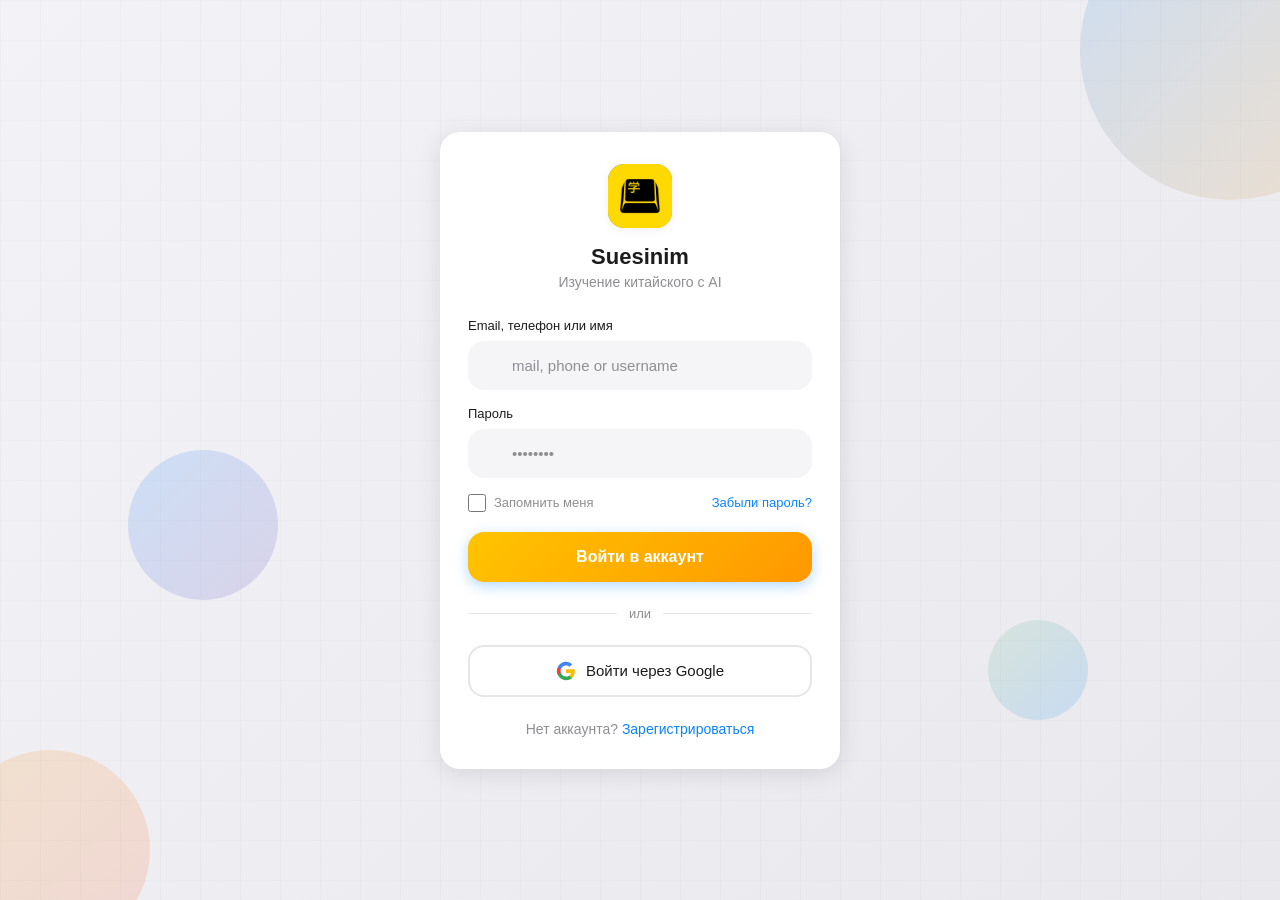
==== docs/achievements.html @ 359d2338 "Add files via upload" ====
<!DOCTYPE html>
<html lang="ru">
<head>
    <meta charset="UTF-8">
    <meta name="viewport" content="width=device-width, initial-scale=1.0, maximum-scale=1.0, user-scalable=no, viewport-fit=cover">
    <title>Достижения — AI Chinese</title>
    <style>
        /* === ТВОИ СТИЛИ (БЕЗ ИЗМЕНЕНИЙ) === */
        :root {
            --bg-app: #FFF9EC; --bg-card: #FFFFFF; --bg-gray-light: #F5E6C8; --bg-gray-dark: #D4A017;
            --text-main: #2C2C2E; --text-sub: #8B7355; --accent-red: #FF9500;
            --radius-xl: 20px; --radius-md: 14px; --radius-sm: 10px;
            --shadow-soft: 0 4px 20px rgba(255, 149, 0, 0.06); --shadow-hover: 0 8px 30px rgba(255, 149, 0, 0.12);
            --anim-curve: cubic-bezier(0.25, 0.8, 0.25, 1); --nav-bg: rgba(255, 255, 255, 0.85);
            --nav-border: rgba(0,0,0,0.05); --leader-item-bg: var(--bg-gray-light);
            --leader-item-current: linear-gradient(135deg, rgba(255,149,0,0.15), rgba(255,149,0,0.05));
            --stat-icon-bg: rgba(255, 149, 0, 0.1); --achievement-locked-overlay: rgba(255,255,255,0.6);
            --achievement-icon-locked: var(--bg-gray-light); --section-count-bg: var(--bg-gray-light);
        }
        [data-theme="dark"] {
            --bg-app: #1C1C1E; --bg-card: #2C2C2E; --bg-gray-light: #3A3A3C; --bg-gray-dark: #48484A;
            --text-main: #F5F5F7; --text-sub: #AEAEB2; --accent-red: #FF9F0A; --leader-item-bg: #563900;
            --shadow-soft: 0 4px 20px rgba(0, 0, 0, 0.3); --shadow-hover: 0 8px 30px rgba(0, 0, 0, 0.5);
            --nav-bg: rgba(44, 44, 46, 0.85); --nav-border: rgba(255,255,255,0.1);
            --leader-item-current: linear-gradient(135deg, rgba(255,159,10,0.2), rgba(255,159,10,0.05));
            --stat-icon-bg: rgba(255, 159, 10, 0.15); --achievement-locked-overlay: rgba(28,28,30,0.6);
        }
        * { box-sizing: border-box; margin: 0; padding: 0; -webkit-tap-highlight-color: transparent; font-family: PTSans-Regular, -apple-system, BlinkMacSystemFont, "SF Pro Text", "Segoe UI", Roboto, sans-serif; }
        body { background-color: var(--bg-app); color: var(--text-main); min-height: 100vh; display: flex; flex-direction: column; overflow-y: auto; max-width: 414px; margin: 0 auto; border-left: 1px solid var(--nav-border); border-right: 1px solid var(--nav-border); padding-bottom: 80px; transition: 0.3s; }
        
        header { background: var(--bg-app); padding: 16px; padding-top: max(16px, env(safe-area-inset-top)); z-index: 20; display: flex; align-items: center; justify-content: space-between; }
        .page-title { font-size: 20px; font-weight: 700; }

        .leaderboard-card { background: var(--bg-card); border-radius: var(--radius-xl); padding: 20px 16px; margin: 16px; box-shadow: var(--shadow-soft); animation: slideUp 0.4s var(--anim-curve); }
        .leaderboard-title { font-size: 16px; font-weight: 700; margin-bottom: 16px; display: flex; align-items: center; gap: 8px; }
        .leaderboard-title svg { width: 20px; height: 20px; fill: var(--accent-red); }
        .leaderboard-list { display: flex; flex-direction: column; gap: 8px; }
        
        .leader-item { display: flex; align-items: center; padding: 12px 14px; border-radius: var(--radius-md); background: var(--leader-item-bg); transition: transform 0.2s; }
        .leader-item:active { transform: scale(0.98); }
        .leader-item.current-user { background: var(--leader-item-current); border: 2px solid var(--accent-red); }
        
        .rank { width: 28px; height: 28px; border-radius: 50%; display: flex; align-items: center; justify-content: center; font-size: 13px; font-weight: 700; margin-right: 12px; flex-shrink: 0; }
        .rank.gold { background: linear-gradient(135deg, #FFD700, #FFA500); color: #000; animation: pulse 2s infinite; }
        .rank.silver { background: linear-gradient(135deg, #C0C0C0, #A8A8A8); color: #000; }
        .rank.bronze { background: linear-gradient(135deg, #CD7F32, #B87333); color: #fff; }
        .rank.default { background: var(--bg-gray-dark); color: white; }

        .leader-avatar { width: 40px; height: 40px; border-radius: 50%; background: linear-gradient(135deg, var(--accent-red), #FFB74D); display: flex; align-items: center; justify-content: center; margin-right: 12px; flex-shrink: 0; }
        .leader-avatar svg { width: 20px; height: 20px; fill: white; }
        .leader-avatar.current { background: linear-gradient(135deg, #667eea, #764ba2); }
        .leader-info { flex: 1; min-width: 0; }
        .leader-name { font-size: 14px; font-weight: 600; white-space: nowrap; overflow: hidden; text-overflow: ellipsis; }
        .leader-meta { font-size: 11px; color: var(--text-sub); margin-top: 2px; }
        .leader-score { font-size: 15px; font-weight: 700; color: var(--accent-red); margin-left: auto; flex-shrink: 0; }
        .leader-item.current-user .leader-score { color: var(--text-main); }

        .stats-section { margin: 0 16px 20px; animation: slideUp 0.4s var(--anim-curve); }
        .stats-grid { display: grid; grid-template-columns: repeat(3, 1fr); gap: 12px; }
        .stat-card { background: var(--bg-card); border-radius: var(--radius-md); padding: 16px; text-align: center; box-shadow: var(--shadow-soft); }
        .stat-icon { width: 32px; height: 32px; margin: 0 auto 8px; display: flex; align-items: center; justify-content: center; background: var(--stat-icon-bg); border-radius: 10px; }
        .stat-icon svg { width: 18px; height: 18px; fill: var(--accent-red); }
        .stat-value { font-size: 20px; font-weight: 700; color: var(--text-main); margin-bottom: 2px; }
        .stat-label { font-size: 11px; color: var(--text-sub); font-weight: 500; }

        .achievements-section { margin: 0 16px 20px; animation: slideUp 0.4s var(--anim-curve); }
        .section-header { display: flex; align-items: center; justify-content: space-between; margin-bottom: 12px; }
        .section-title { font-size: 16px; font-weight: 700; }
        .section-count { font-size: 12px; color: var(--text-sub); background: var(--section-count-bg); padding: 4px 10px; border-radius: 10px; }
        .achievements-grid { display: grid; grid-template-columns: repeat(2, 1fr); gap: 12px; }
        
        .achievement-card { background: var(--bg-card); border-radius: var(--radius-md); padding: 14px; box-shadow: var(--shadow-soft); display: flex; flex-direction: column; align-items: center; text-align: center; position: relative; overflow: hidden; transition: 0.2s; }
        .achievement-card.unlocked:hover { transform: translateY(-2px); box-shadow: var(--shadow-hover); }
        .achievement-card.locked { opacity: 0.7; filter: grayscale(0.3); }
        .achievement-card.locked::after { content: ''; position: absolute; top: 0; left: 0; right: 0; bottom: 0; background: var(--achievement-locked-overlay); z-index: 1; }
        
        .achievement-icon { width: 48px; height: 48px; border-radius: 14px; display: flex; align-items: center; justify-content: center; margin-bottom: 10px; position: relative; z-index: 2; }
        .achievement-card.unlocked .achievement-icon { background: linear-gradient(135deg, var(--accent-red), #FFB74D); }
        .achievement-card.locked .achievement-icon { background: var(--achievement-icon-locked); }
        .achievement-icon svg { width: 24px; height: 24px; fill: white; }
        .achievement-card.locked .achievement-icon svg { fill: var(--text-sub); }
        
        .achievement-lock { position: absolute; top: 8px; right: 8px; width: 20px; height: 20px; background: var(--bg-gray-dark); border-radius: 50%; display: flex; align-items: center; justify-content: center; z-index: 3; }
        .achievement-lock svg { width: 12px; height: 12px; fill: white; }
        
        .achievement-name { font-size: 13px; font-weight: 600; margin-bottom: 4px; position: relative; z-index: 2; }
        .achievement-desc { font-size: 10px; color: var(--text-sub); position: relative; z-index: 2; }
        .achievement-progress { width: 100%; height: 4px; background: var(--bg-gray-light); border-radius: 2px; margin-top: 10px; overflow: hidden; position: relative; z-index: 2; }
        .achievement-progress-bar { height: 100%; background: var(--accent-red); border-radius: 2px; transition: width 0.5s; }

        .bottom-nav { position: fixed; bottom: 0; left: 50%; transform: translateX(-50%); width: 100%; max-width: 414px; background: var(--nav-bg); backdrop-filter: blur(20px); display: flex; justify-content: space-around; padding: 12px 0; border-top: 1px solid var(--nav-border); z-index: 100; }
        .nav-item { display: flex; flex-direction: column; align-items: center; text-decoration: none; color: var(--text-sub); font-size: 11px; font-weight: 500; gap: 6px; flex: 1; padding: 4px 0; }
        .nav-item.active { color: var(--text-main); }
        .nav-icon { width: 24px; height: 24px; fill: currentColor; }
        .nav-item:active .nav-icon { transform: scale(0.9); }

        @keyframes slideUp { from { opacity: 0; transform: translateY(20px); } to { opacity: 1; transform: translateY(0); } }
        @keyframes pulse { 0%, 100% { transform: scale(1); } 50% { transform: scale(1.05); } }
    </style>
</head>
<body>

    <header><h1 class="page-title">Достижения</h1></header>

    <main>
        <!-- Leaderboard -->
        <section class="leaderboard-card">
            <div class="leaderboard-title">
                <svg viewBox="0 0 24 24"><path d="M12 2L15.09 8.26L22 9.27L17 14.14L18.18 21.02L12 17.77L5.82 21.02L7 14.14L2 9.27L8.91 8.26L12 2Z"/></svg>
                Топ учеников недели
            </div>
            <div class="leaderboard-list" id="leaderboardList"></div>
        </section>

        <!-- Stats -->
        <section class="stats-section">
            <div class="stats-grid">
                <div class="stat-card">
                    <div class="stat-icon"><svg viewBox="0 0 24 24"><path d="M12 2C6.48 2 2 6.48 2 12s4.48 10 10 10 10-4.48 10-10S17.52 2 12 2zm-2 15l-5-5 1.41-1.41L10 14.17l7.59-7.59L19 8l-9 9z"/></svg></div>
                    <div class="stat-value" id="streakCount">0</div>
                    <div class="stat-label">Дней подряд</div>
                </div>
                <div class="stat-card">
                    <div class="stat-icon"><svg viewBox="0 0 24 24"><path d="M19 3h-4.18C14.4 1.84 13.3 1 12 1c-1.3 0-2.4.84-2.82 2H5c-1.1 0-2 .9-2 2v14c0 1.1.9 2 2 2h14c1.1 0 2-.9 2-2V5c0-1.1-.9-2-2-2zm-7 0c.55 0 1 .45 1 1s-.45 1-1 1-1-.45-1-1 .45-1 1-1zm2 14H7v-2h7v2zm3-4H7v-2h10v2zm0-4H7V7h10v2z"/></svg></div>
                    <div class="stat-value" id="wordsCount">0</div>
                    <div class="stat-label">Слов выучено</div>
                </div>
                <div class="stat-card">
                    <div class="stat-icon"><svg viewBox="0 0 24 24"><path d="M12 17.27L18.18 21l-1.64-7.03L22 9.24l-7.19-.61L12 2 9.19 8.63 2 9.24l5.46 4.73L5.82 21z"/></svg></div>
                    <div class="stat-value" id="xpCount">0</div>
                    <div class="stat-label">XP очков</div>
                </div>
            </div>
        </section>

        <!-- Achievements -->
        <section class="achievements-section">
            <div class="section-header">
                <h2 class="section-title">Ваши достижения</h2>
                <span class="section-count"><span id="unlockedCount">0</span>/6</span>
            </div>
            <div class="achievements-grid" id="achievementsGrid"></div>
        </section>
    </main>

    <!-- Bottom Navigation -->
    <nav class="bottom-nav">
        <a href="achievements.html" class="nav-item active" id='achievementsBtn'>
            <svg class="nav-icon" viewBox="0 0 24 24" fill="currentColor">
                <path d="M12 2L15.09 8.26L22 9.27L17 14.14L18.18 21.02L12 17.77L5.82 21.02L7 14.14L2 9.27L8.91 8.26L12 2Z"/>
            </svg>
            <span>Достижения</span>
        </a>
        <a href="index.html" class="nav-item" id='chatsBtn'>
            <svg class="nav-icon" viewBox="0 0 24 24" fill="none" stroke="currentColor" stroke-width="2" stroke-linecap="round" stroke-linejoin="round">
                <path d="M21 15a2 2 0 0 1-2 2H7l-4 4V5a2 2 0 0 1 2-2h14a2 2 0 0 1 2 2z"></path>
            </svg>
            <span>Чаты</span>
        </a>
        <a href="profile.html" class="nav-item" id='profileBtn'>
            <svg class="nav-icon" viewBox="0 0 24 24" fill="none" stroke="currentColor" stroke-width="2" stroke-linecap="round" stroke-linejoin="round">
                <path d="M20 21v-2a4 4 0 0 0-4-4H8a4 4 0 0 0-4 4v2"></path>
                <circle cx="12" cy="7" r="4"></circle>
            </svg>
            <span>Профиль</span>
        </a>
    </nav>

    <script src="./js/client.js"></script>

    <script>
        // === SETTINGS & THEME ===
        const HOST = window.API_HOST;
        const SETTINGS_KEY = 'ai_chinese_settings';
        const DEFAULT_SETTINGS = { avatar: 'girl', theme: 'light', aiLanguage: 'ru' };
        const API_URL = `http://${HOST}:8002`;

        function loadSettings() {
            try {
                const stored = localStorage.getItem(SETTINGS_KEY);
                return stored ? { ...DEFAULT_SETTINGS, ...JSON.parse(stored) } : { ...DEFAULT_SETTINGS };
            } catch (e) { console.error('Failed to load settings:', e); return { ...DEFAULT_SETTINGS }; }
        }

        function applyTheme(theme) {
            if (theme === 'dark') {
                document.body.setAttribute('data-theme', 'dark');
            } else {
                document.body.removeAttribute('data-theme');
            }
        }

        // Инициализация темы сразу
        const settings = loadSettings();
        applyTheme(settings.theme);

        // === MAIN LOGIC ===
        async function loadAchievementsData() {
            const userId = localStorage.getItem('currentUserId');
            if (!userId) { window.location.href = 'login.html'; return; }

            try {
                // Загружаем 3 источника данных параллельно
                const [profRes, achRes, leadRes] = await Promise.all([
                    fetch(`${API_URL}/profile/${userId}`),
                    fetch(`${API_URL}/achievements/${userId}`),
                    fetch(`${API_URL}/leaderboard`)
                ]);

                if (!profRes.ok || !achRes.ok) throw new Error('Ошибка загрузки основных данных');
                
                const profile = await profRes.json();
                const achievements = await achRes.json();
                const leaderboard = leadRes.ok ? await leadRes.json() : [];

                renderStats(profile);
                renderAchievements(achievements);
                renderLeaderboard(leaderboard, userId);

            } catch (error) {
                console.error('Ошибка:', error);
                document.getElementById('achievementsGrid').innerHTML = 
                    '<p style="text-align:center;width:100%;color:var(--text-sub)">Не удалось загрузить данные</p>';
            }
        }

        function renderStats(profile) {
            document.getElementById('streakCount').textContent = profile.streak_days || 0;
            document.getElementById('wordsCount').textContent = profile.words_learned || 0;
            document.getElementById('xpCount').textContent = (profile.xp || 0).toLocaleString();
        }

        function renderAchievements(achievements) {
            const grid = document.getElementById('achievementsGrid');
            const unlockedCountEl = document.getElementById('unlockedCount');
            grid.innerHTML = '';
            
            let unlockedTotal = 0;
            achievements.forEach((ach, index) => {
                if (ach.unlocked) unlockedTotal++;
                
                const card = document.createElement('div');
                card.className = `achievement-card ${ach.unlocked ? 'unlocked' : 'locked'}`;
                card.style.animationDelay = `${0.05 + (index % 6) * 0.05}s`;
                
                card.innerHTML = `
                    ${!ach.unlocked ? `<div class="achievement-lock"><svg viewBox="0 0 24 24"><path d="M18 8h-1V6c0-2.76-2.24-5-5-5S7 3.24 7 6v2H6c-1.1 0-2 .9-2 2v10c0 1.1.9 2 2 2h12c1.1 0 2-.9 2-2V10c0-1.1-.9-2-2-2zm-6 9c-1.1 0-2-.9-2-2s.9-2 2-2 2 .9 2 2-.9 2-2 2zm3.1-9H8.9V6c0-1.71 1.39-3.1 3.1-3.1 1.71 0 3.1 1.39 3.1 3.1v2z"/></svg></div>` : ''}
                    <div class="achievement-icon">${ach.icon}</div>
                    <div class="achievement-name">${ach.name}</div>
                    <div class="achievement-desc">${ach.desc}</div>
                    <div class="achievement-progress">
                        <div class="achievement-progress-bar" style="width: ${ach.progress}%"></div>
                    </div>
                `;
                grid.appendChild(card);
            });
            unlockedCountEl.textContent = unlockedTotal;
        }

        function renderLeaderboard(leaders, currentUserId) {
            const list = document.getElementById('leaderboardList');
            list.innerHTML = '';
            
            if (!leaders || leaders.length === 0) {
                list.innerHTML = '<div style="padding:10px;text-align:center;color:var(--text-sub)">Пока нет активных игроков</div>';
                return;
            }

            // 🔥 Ограничиваем топ-5 (берём первые 5 элементов)
            const top5 = leaders.slice(0, 5);

            top5.forEach((user, index) => {
                const isMe = user.id == currentUserId;
                const item = document.createElement('div');
                item.className = `leader-item ${isMe ? 'current-user' : ''}`;
                item.style.animationDelay = `${0.1 + index * 0.05}s`;
                
                let rankClass = 'default';
                if (user.rank === 1) rankClass = 'gold';
                else if (user.rank === 2) rankClass = 'silver';
                else if (user.rank === 3) rankClass = 'bronze';
                
                // Аватар: если есть ссылка - картинка, если нет - эмодзи
                const avatarContent = user.avatar_url 
                    ? `<img src="../backend/${user.avatar_url}" style="width:100%;height:100%;border-radius:50%;object-fit:cover;">` 
                    : (isMe ? '⭐' : '👤');

                item.innerHTML = `
                    <div class="rank ${rankClass}">${user.rank}</div>
                    <div class="leader-avatar ${isMe ? 'current' : ''}">${avatarContent}</div>
                    <div class="leader-info">
                        <div class="leader-name">${user.name}${isMe ? ' (вы)' : ''}</div>
                        <div class="leader-meta">HSK ${user.level_hsk} • ${user.streak_days} дн.</div>
                    </div>
                    <div class="leader-score">${user.xp.toLocaleString()} XP</div>
                `;
                list.appendChild(item);
            });
        }

        // Запуск
        document.addEventListener('DOMContentLoaded', loadAchievementsData);
    </script>
</body>
</html>
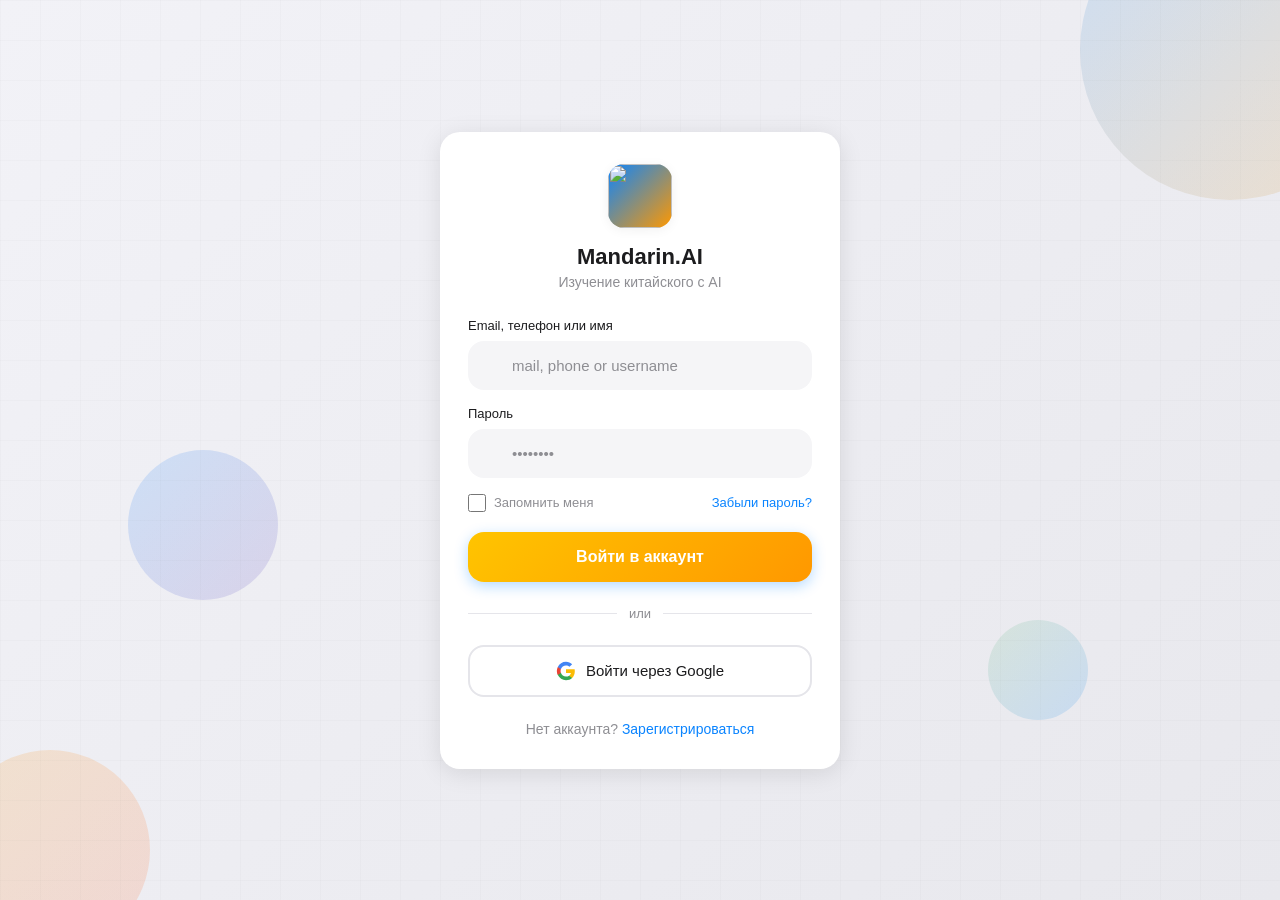
==== commit c4129922: "Add files via upload" ====
--- a/docs/achievements.html
+++ b/docs/achievements.html
@@ -290,7 +290,7 @@
                     <div class="leader-avatar ${isMe ? 'current' : ''}">${avatarContent}</div>
                     <div class="leader-info">
                         <div class="leader-name">${user.name}${isMe ? ' (вы)' : ''}</div>
-                        <div class="leader-meta">HSK ${user.level_hsk} • ${user.streak_days} дн.</div>
+                        <div class="leader-meta">HSKK ${user.level_hsk} • ${user.streak_days} дн.</div>
                     </div>
                     <div class="leader-score">${user.xp.toLocaleString()} XP</div>
                 `;
